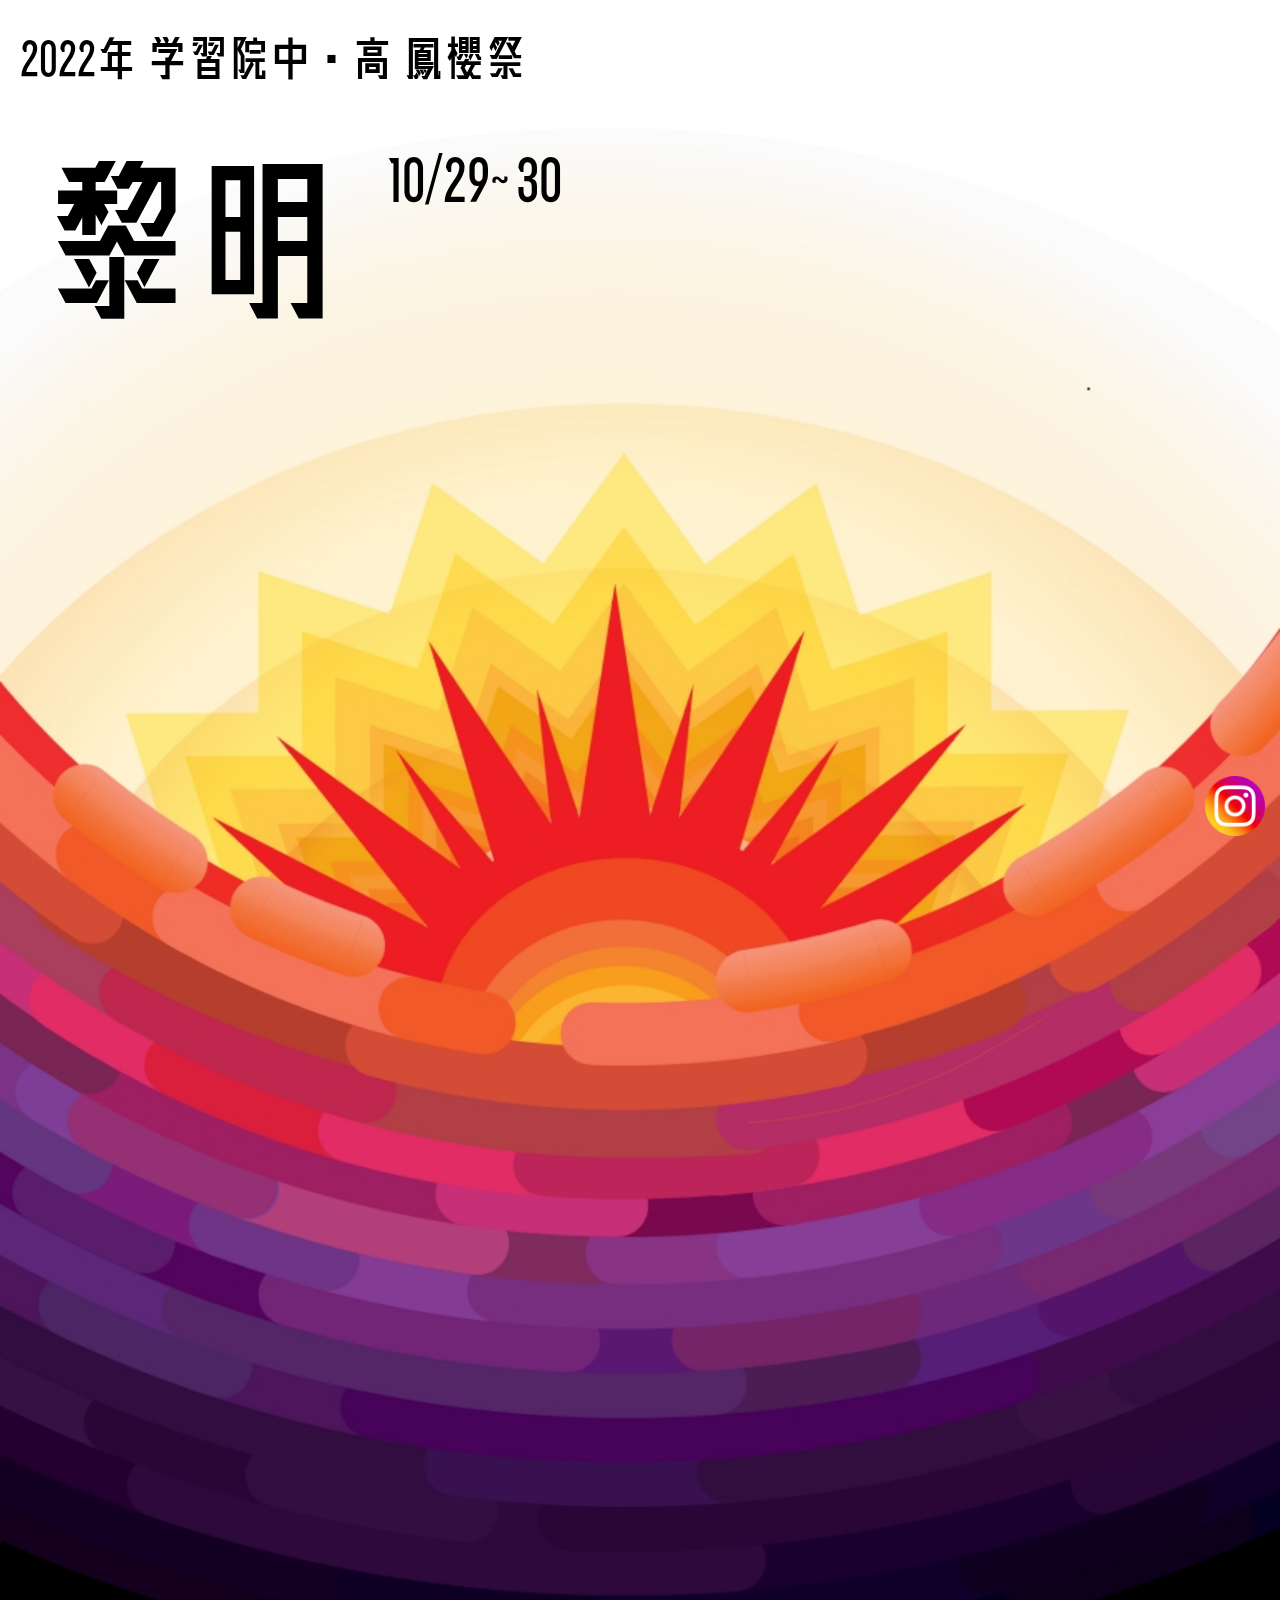
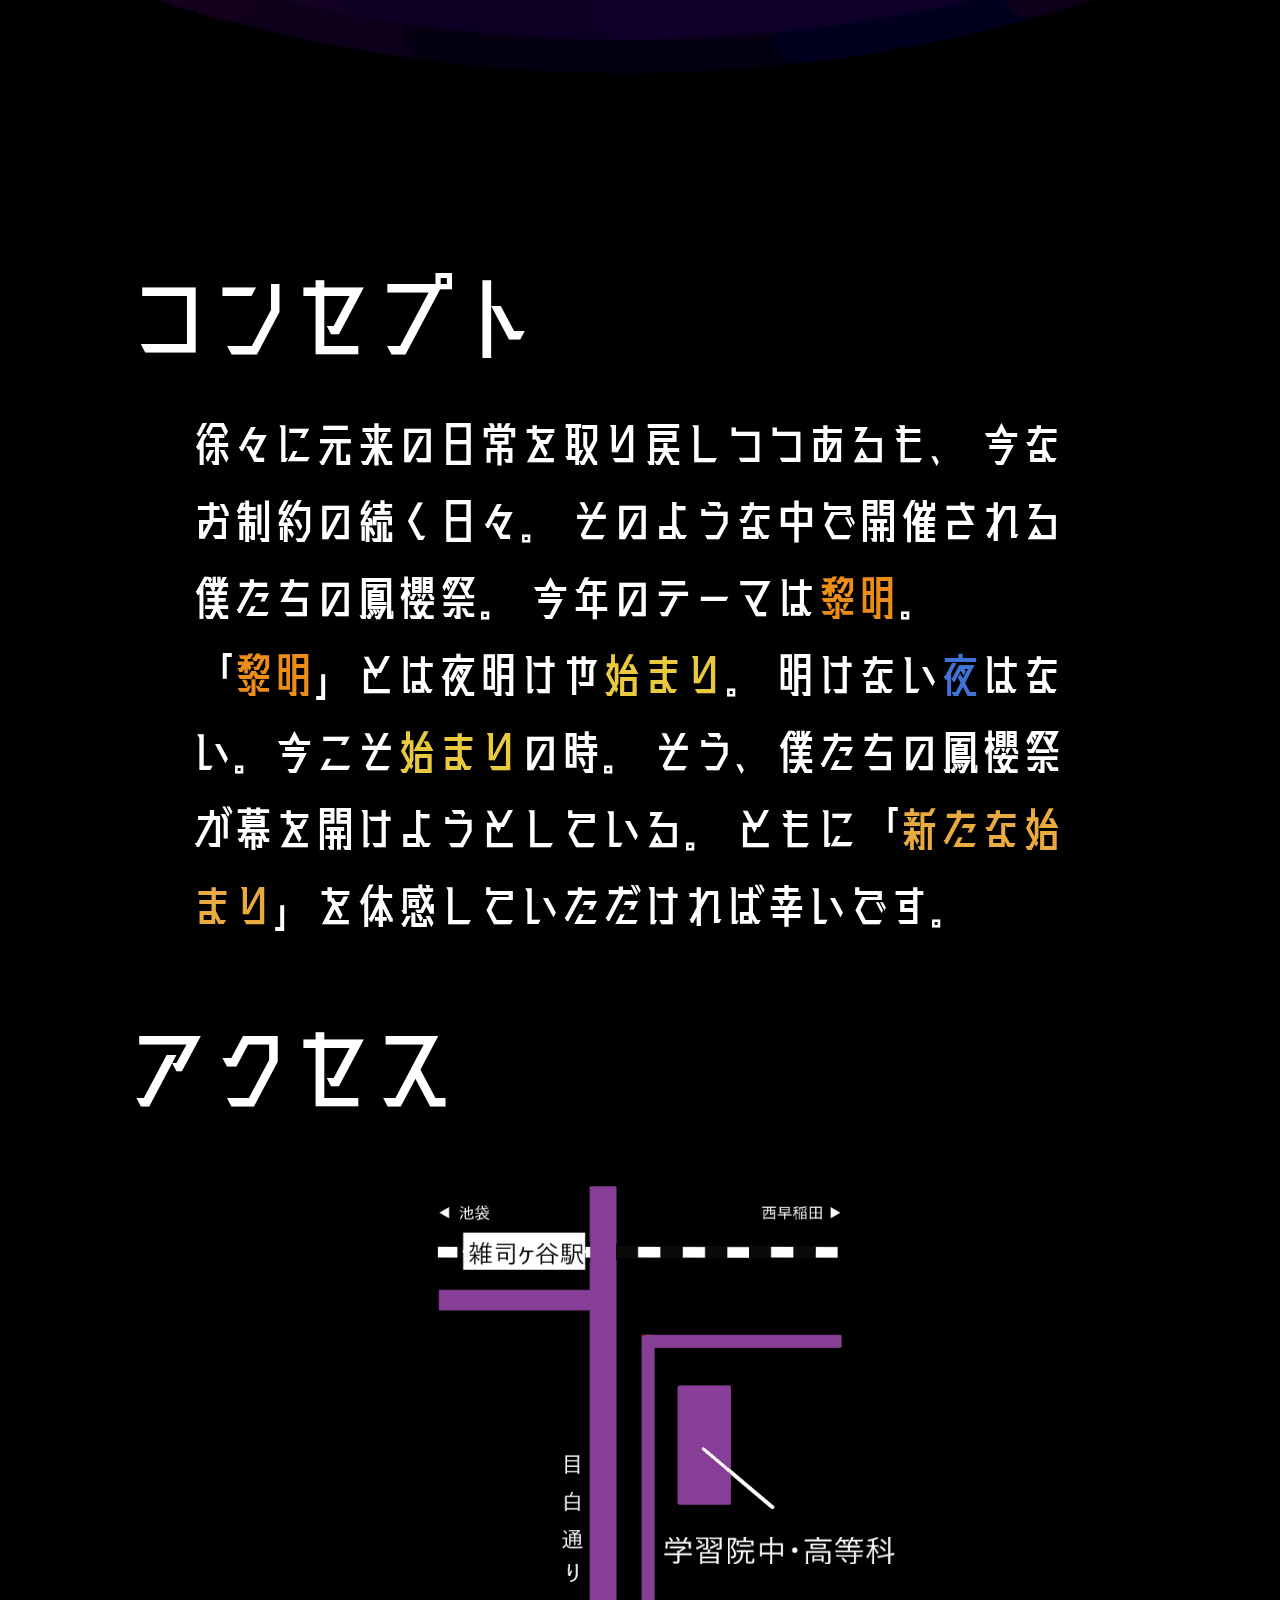
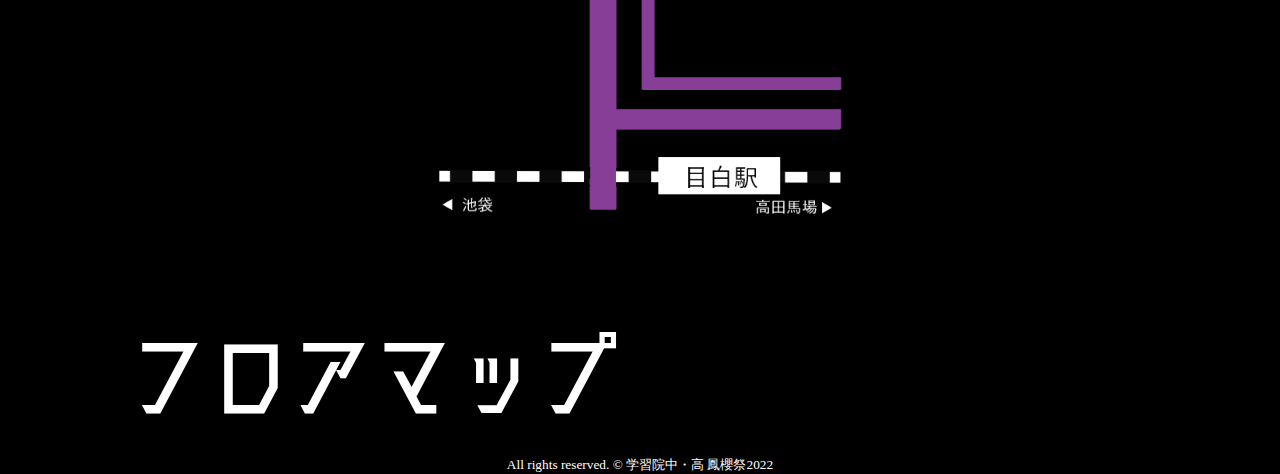
==== index.html @ c8c59ed1 "init" ====
<!DOCTYPE html>
<html>
    <head>
        <title>鳳櫻祭2022</title>
        <link rel="stylesheet" href="style.css">
        <meta charset="utf-8">
        <meta http-equiv="X-UA-Compatible" content="IE=edge">
        <meta name="viewport" content="width=device-width,initial-scale=1">
        <meta name="description" content="こちらは鳳櫻祭2022年のホームページです。">
        <meta property="og:image" content="./images/poster_background.png">
        <meta property="og:locale" content="ja_JP">
    </head>
    <!--コードが汚いのはマジで勘弁してください-->
    <body>
        <div class="poster">
            <div class="houousai">
                2022年 学習院中・高 鳳櫻祭
            </div>
            <div style="display:flex; padding-bottom:110%;">
                <div class="reimei">
                    黎明
                </div>
                <div class="date">
                    10/29~30
                </div>
            </div>
        </div>
        <section style="color: white;" class="concept">
            <div class="concept headline">
                コンセプト
            </div>
            <div class="concept-contents">
                徐々に元来の日常を取り戻しつつあるも、
                今なお制約の続く日々。
                そのような中で開催される僕たちの鳳櫻祭。
                今年のテーマは<span style="color: #ec8d18;">黎明</span>。
                <br>「<span style="color: #ec8d18;">黎明</span>」とは夜明けや<span style="color: #e9ca3f;">始まり</span>。
                明けない<span style="color: #3f74d6;">夜</span>はない。今こそ<span style="color: #e9ca3f;">始まり</span>の時。
                そう、僕たちの鳳櫻祭が幕を開けようとしている。
                ともに「<span style="color:#e9ab40;">新たな始まり</span>」を体感していただければ幸いです。
            </div>
        </section>
        <section style="color: white;" class="access">
            <div class="access headline">
                アクセス
            </div>
            <div class="access_map">
                <img src="./images/map_purple.png" alt="access_map_orange" class="access_map_img">
            </div>
        </section>
        <section style="color: white;" class="floor_map">
            <div class="floor_map headline">フロアマップ</div>
        </section>
        <div class="insta_link">
            <a href="https://instagram.com/hououfes2022?igshid=NmNmNjAwNzg=" target="_blank">
                <img src="./images/insta_logo.png" alt="insta_icon" class="insta_logo">
            </a>
        </div>
        <footer>
            <small>All rights reserved. &copy; 学習院中・高 鳳櫻祭2022</small>
        </footer>
    </body>
</html>
<!--insta_logo:https://iconscout.com/licenses#iconscout-->
---- style.css ----
@font-face {
    font-family: "kaisoutai";
    src: url("./fonts/Kaisotai-Next-UP-B.otf");
}
body{
    margin: 0;
    background-color: black;
}
div.poster{
    background-image: url("./images/poster_background.png");
    background-size: 100% auto;
    background-repeat: no-repeat;
    height: 70%;
}
div.houousai{
    margin-top: 0;
    padding: 20px 0 0 20px;
    font-family: kaisoutai;
    font-size: 4vw;
}
div.reimei{
    font-size: 15vw;
    font-family: kaisoutai;
    padding: 0 40px;
    padding-right: 40px;
}
div.date{
    padding-top: 35px;
    font-family: kaisoutai;
    font-size: 5vw;
}
div.concept{
    transition: all .5s ease;
}

section.concept:hover div.concept{
    color: #772E7F;
}

div.concept-contents{
    font-family: kaisoutai;
    padding: 0 15%;
    font-size: 4vw;
    margin-top: 10px;
}
div.insta_link{
    position: fixed;
    bottom: 60px;
    right: 15px;
    
}
img.insta_logo{
    height: auto;
    width: 60px;
}
footer{
    color: white;
    text-align: center;
}
img.access_map_img{
    width: 100%;
    max-width: 700px;
    height: auto;
}

div.access_map{
    text-align: center;

}
div.access{
    transition: all .5s ease;
}

div.floor_map{
    transition: all .5s ease;

}
section.access:hover div.access{
    color: #E22C65;
}

section.floor_map:hover div.floor_map{
    color: #FEE980;
}

.headline{
    font-family: kaisoutai;
    font-size: 8vw;
    padding-left: 10%;
    padding-top: 50px;
}
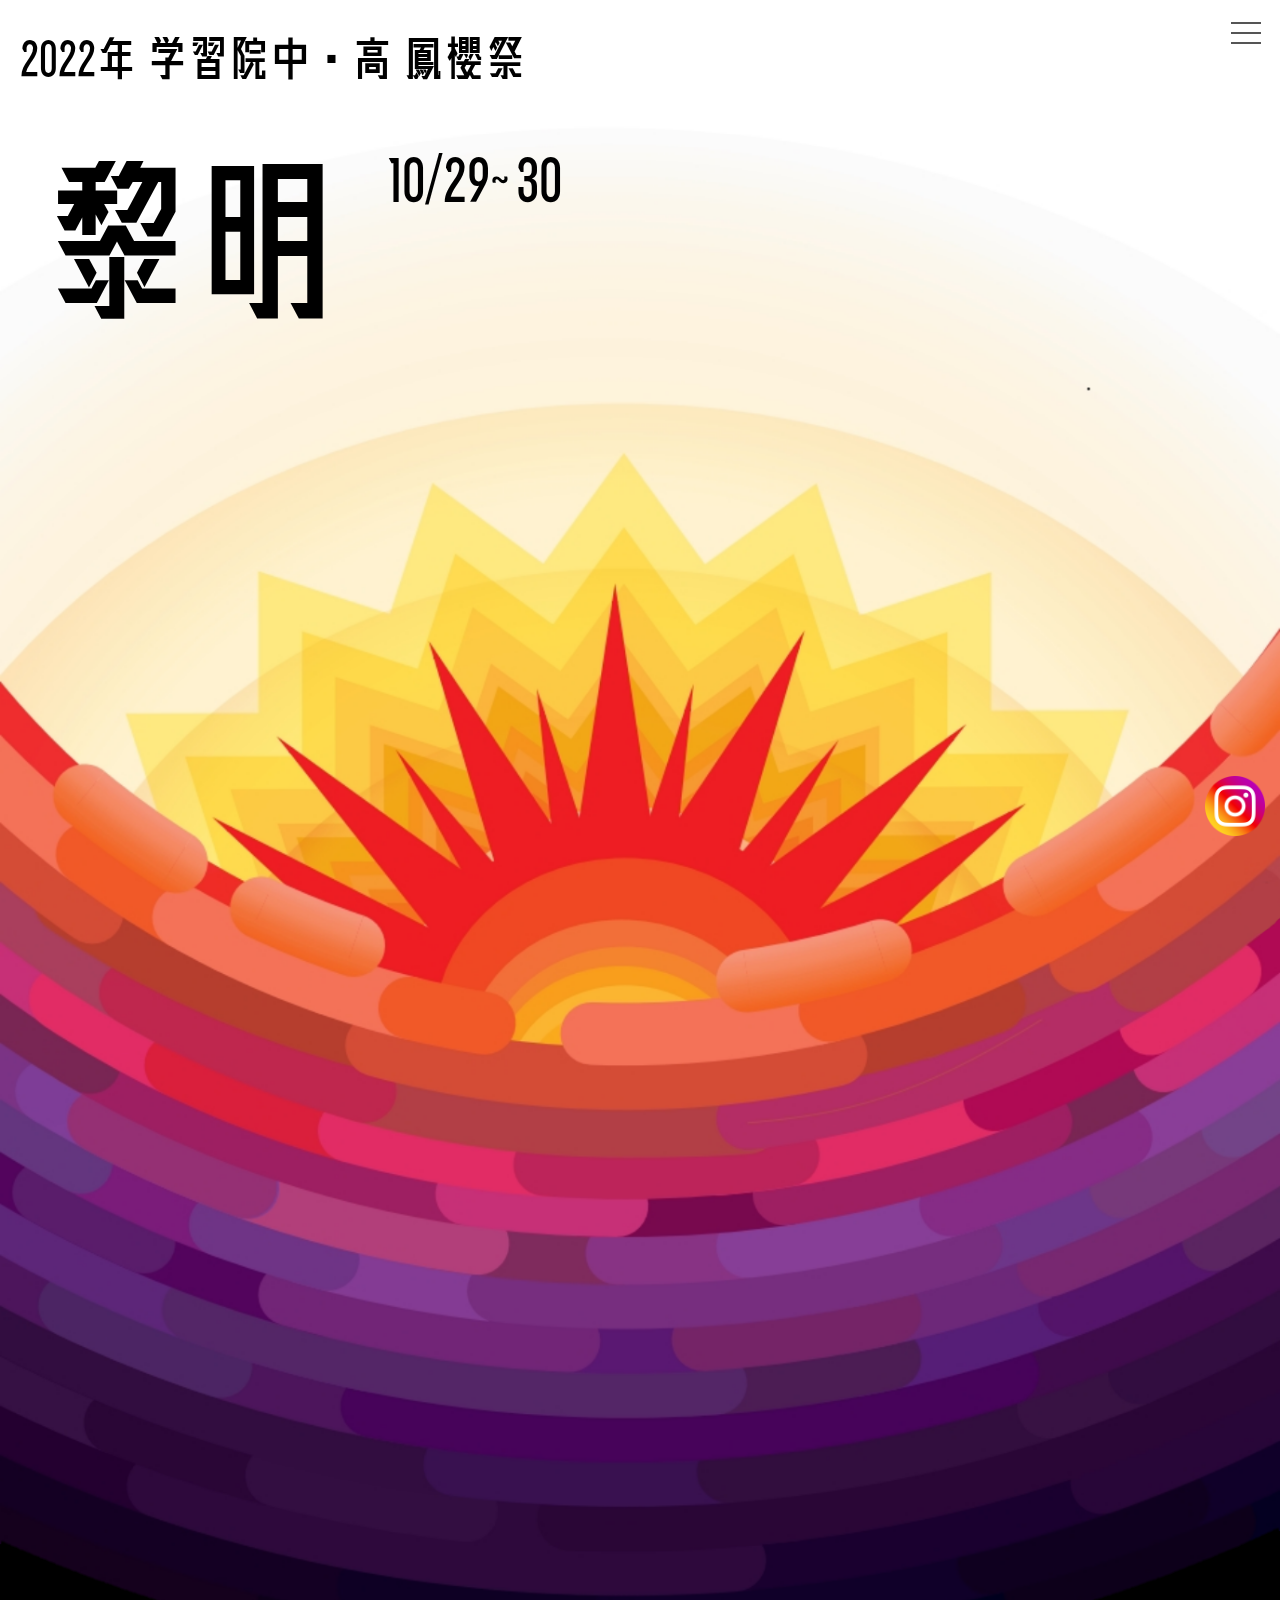
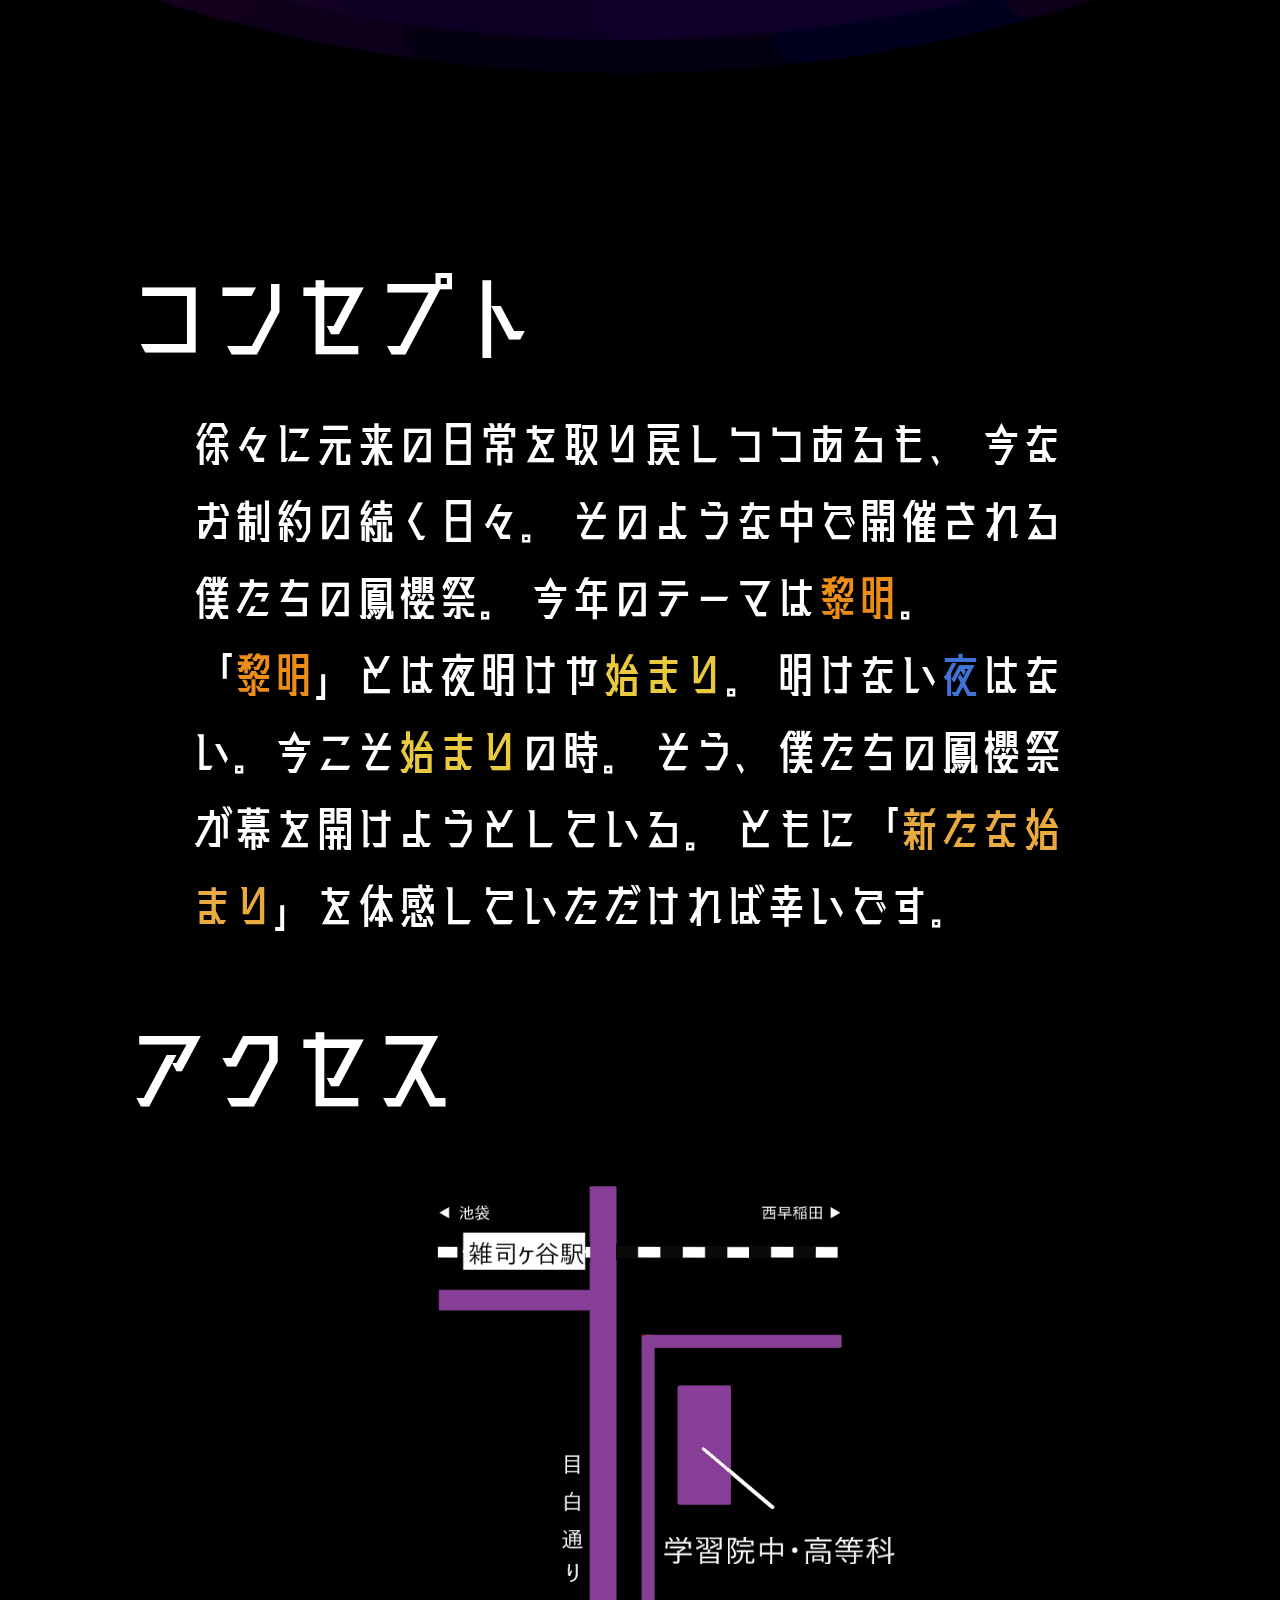
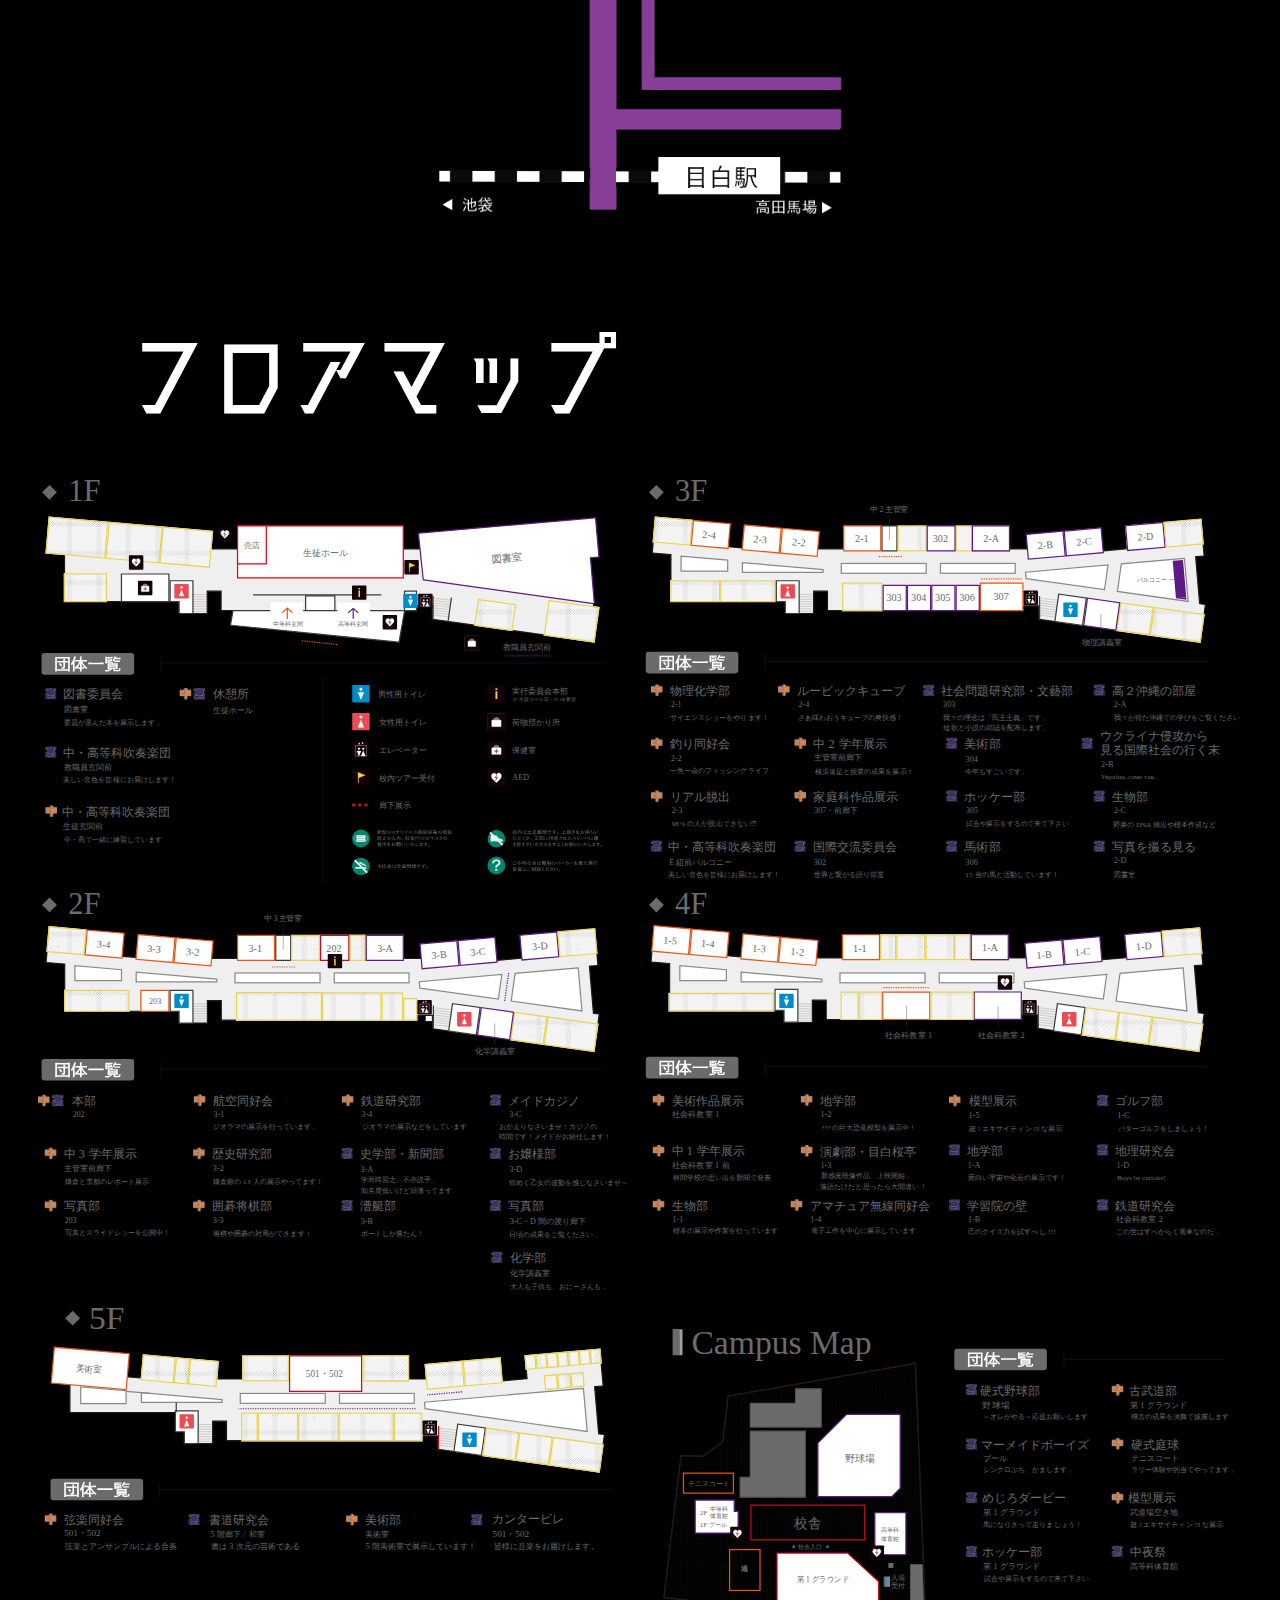
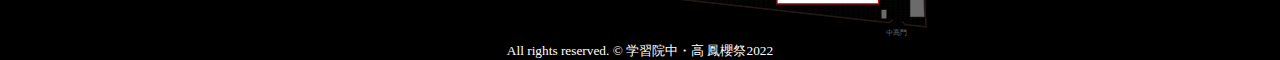
==== commit 7c2109c2: "added floor maps" ====
--- a/index.html
+++ b/index.html
@@ -9,6 +9,7 @@
         <meta name="description" content="こちらは鳳櫻祭2022年のホームページです。">
         <meta property="og:image" content="./images/poster_background.png">
         <meta property="og:locale" content="ja_JP">
+        <link rel="script" href="script.js">
     </head>
     <!--コードが汚いのはマジで勘弁してください-->
     <body>
@@ -16,6 +17,20 @@
             <div class="houousai">
                 2022年 学習院中・高 鳳櫻祭
             </div>
+            <div class="hamburger">
+                <span></span>
+                <span></span>
+                <span></span>
+            </div>
+            <nav class="globalMenuSp">
+                <ul>
+                    <li><a href="#">Menu1</a></li>
+                    <li><a href="#">Menu2</a></li>
+                    <li><a href="#">Menu3</a></li>
+                    <li><a href="#">Menu4</a></li>
+                    <li><a href="#">Menu5</a></li>
+                </ul>
+            </nav>
             <div style="display:flex; padding-bottom:110%;">
                 <div class="reimei">
                     黎明
@@ -50,6 +65,13 @@
         </section>
         <section style="color: white;" class="floor_map">
             <div class="floor_map headline">フロアマップ</div>
+            <div class="floormaps">
+                <img src="images/floor_maps/hououfes2022_Fullmap_full_master_v3.svg" alt="full floor map " class="floormapfull">
+                <img src="images/floor_maps/hououfes2022_Fmap_F1_master_v3.svg" alt="floormap1" class="floormap-phone">
+                <img src="images/floor_maps/hououfes2022_Fmap_F2_master_v3.svg" alt="floormap2" class="floormap-phone">
+                <img src="images/floor_maps/hououfes2022_Fmap_F3_master_v3.svg" alt="floormap3" class="floormap-phone">
+                <img src="images/floor_maps/hououfes2022_Fmap_F4_master_v3.svg" alt="floormap4" class="floormap-phone">
+            </div>
         </section>
         <div class="insta_link">
             <a href="https://instagram.com/hououfes2022?igshid=NmNmNjAwNzg=" target="_blank">
--- a/style.css
+++ b/style.css
@@ -1,91 +1,222 @@
 @font-face {
-    font-family: "kaisoutai";
-    src: url("./fonts/Kaisotai-Next-UP-B.otf");
-}
-body{
-    margin: 0;
-    background-color: black;
-}
-div.poster{
-    background-image: url("./images/poster_background.png");
-    background-size: 100% auto;
-    background-repeat: no-repeat;
-    height: 70%;
-}
-div.houousai{
-    margin-top: 0;
-    padding: 20px 0 0 20px;
-    font-family: kaisoutai;
-    font-size: 4vw;
-}
-div.reimei{
-    font-size: 15vw;
-    font-family: kaisoutai;
-    padding: 0 40px;
-    padding-right: 40px;
-}
-div.date{
-    padding-top: 35px;
-    font-family: kaisoutai;
-    font-size: 5vw;
-}
-div.concept{
-    transition: all .5s ease;
-}
-
-section.concept:hover div.concept{
-    color: #772E7F;
-}
-
-div.concept-contents{
-    font-family: kaisoutai;
-    padding: 0 15%;
-    font-size: 4vw;
-    margin-top: 10px;
-}
-div.insta_link{
-    position: fixed;
-    bottom: 60px;
-    right: 15px;
-    
-}
-img.insta_logo{
+  font-family: "kaisoutai";
+  src: url("./fonts/Kaisotai-Next-UP-B.otf");
+}
+body {
+  margin: 0;
+  background-color: black;
+}
+div.poster {
+  background-image: url("./images/poster_background.png");
+  background-size: 100% auto;
+  background-repeat: no-repeat;
+  height: 70%;
+}
+div.houousai {
+  margin-top: 0;
+  padding: 20px 0 0 20px;
+  font-family: kaisoutai;
+  font-size: 4vw;
+}
+div.reimei {
+  font-size: 15vw;
+  font-family: kaisoutai;
+  padding: 0 40px;
+  padding-right: 40px;
+}
+div.date {
+  padding-top: 35px;
+  font-family: kaisoutai;
+  font-size: 5vw;
+}
+div.concept {
+  transition: all 0.5s ease;
+}
+
+section.concept:hover div.concept {
+  color: #772e7f;
+}
+
+div.concept-contents {
+  font-family: kaisoutai;
+  padding: 0 15%;
+  font-size: 4vw;
+  margin-top: 10px;
+}
+div.insta_link {
+  position: fixed;
+  bottom: 60px;
+  right: 15px;
+}
+img.insta_logo {
+  height: auto;
+  width: 60px;
+  transition: 0.3s;
+}
+
+img.insta_logo:hover {
+  transform: scale(1.2);
+}
+
+footer {
+  color: white;
+  text-align: center;
+}
+img.access_map_img {
+  width: 100%;
+  max-width: 700px;
+  height: auto;
+}
+
+div.access_map {
+  text-align: center;
+}
+div.access {
+  transition: all 0.5s ease;
+}
+
+div.floor_map {
+  transition: all 0.5s ease;
+}
+section.access:hover div.access {
+  color: #e22c65;
+}
+
+section.floor_map:hover div.floor_map {
+  color: #fee980;
+}
+
+.headline {
+  font-family: kaisoutai;
+  font-size: 8vw;
+  padding-left: 10%;
+  padding-top: 50px;
+}
+
+@media screen and (min-width:960px){
+  div.floormaps{
+    padding: 0 3%;
+  }
+
+  img.floormapfull{
+    padding-top: 20px;
+    width: 100%;
     height: auto;
-    width: 60px;
-}
-footer{
-    color: white;
-    text-align: center;
-}
-img.access_map_img{
+  }
+  img.floormap-phone{
+    display: none;
+  }
+}
+
+@media screen and (max-width:960px){
+  div.floormaps{
+    padding: 0 5%;
+  }
+
+  img.floormapfull{
+    display: none;
+  }
+  img.floormap-phone{
+    padding-top: 20px;
     width: 100%;
-    max-width: 700px;
     height: auto;
-}
-
-div.access_map{
-    text-align: center;
-
-}
-div.access{
-    transition: all .5s ease;
-}
-
-div.floor_map{
-    transition: all .5s ease;
-
-}
-section.access:hover div.access{
-    color: #E22C65;
-}
-
-section.floor_map:hover div.floor_map{
-    color: #FEE980;
-}
-
-.headline{
-    font-family: kaisoutai;
-    font-size: 8vw;
-    padding-left: 10%;
-    padding-top: 50px;
+  }
+}
+
+
+/*humberger-bottun*/
+.hamburger {
+  display : block;
+  position: fixed;
+  z-index : 3;
+  right : 13px;
+  top   : 12px;
+  width : 42px;
+  height: 42px;
+  cursor: pointer;
+  text-align: center;
+}
+.hamburger span {
+  display : block;
+  position: absolute;
+  width   : 30px;
+  height  : 2px ;
+  left    : 6px;
+  background : #555;
+  -webkit-transition: 0.3s ease-in-out;
+  -moz-transition   : 0.3s ease-in-out;
+  transition        : 0.3s ease-in-out;
+}
+.hamburger span:nth-child(1) {
+  top: 10px;
+}
+.hamburger span:nth-child(2) {
+  top: 20px;
+}
+.hamburger span:nth-child(3) {
+  top: 30px;
+}
+
+/* ナビ開いてる時のボタン */
+.hamburger.active span:nth-child(1) {
+  top : 16px;
+  left: 6px;
+  background :#fff;
+  -webkit-transform: rotate(-45deg);
+  -moz-transform   : rotate(-45deg);
+  transform        : rotate(-45deg);
+}
+
+.hamburger.active span:nth-child(2),
+.hamburger.active span:nth-child(3) {
+  top: 16px;
+  background :#fff;
+  -webkit-transform: rotate(45deg);
+  -moz-transform   : rotate(45deg);
+  transform        : rotate(45deg);
+}
+
+nav.globalMenuSp {
+  position: fixed;
+  z-index : 2;
+  top  : 0;
+  left : 0;
+  color: #fff;
+  background: rgba(0,0,0,0.7);
+  text-align: center;
+  width: 100%;
+  opacity: 0;
+  transition: opacity .6s ease, visibility .6s ease;
+}
+
+nav.globalMenuSp ul {
+  margin: 0 auto;
+  padding: 0;
+  width: 100%;
+}
+
+nav.globalMenuSp ul li {
+  list-style-type: none;
+  padding: 0;
+  width: 100%;
+  transition: .4s all;
+}
+nav.globalMenuSp ul li:last-child {
+  padding-bottom: 0;
+}
+nav.globalMenuSp ul li:hover{
+  background :#ddd;
+}
+
+nav.globalMenuSp ul li a {
+  display: block;
+  color: #fff;
+  padding: 1em 0;
+  text-decoration :none;
+}
+
+/* このクラスを、jQueryで付与・削除する */
+nav.globalMenuSp.active {
+  opacity: 100;
+
 }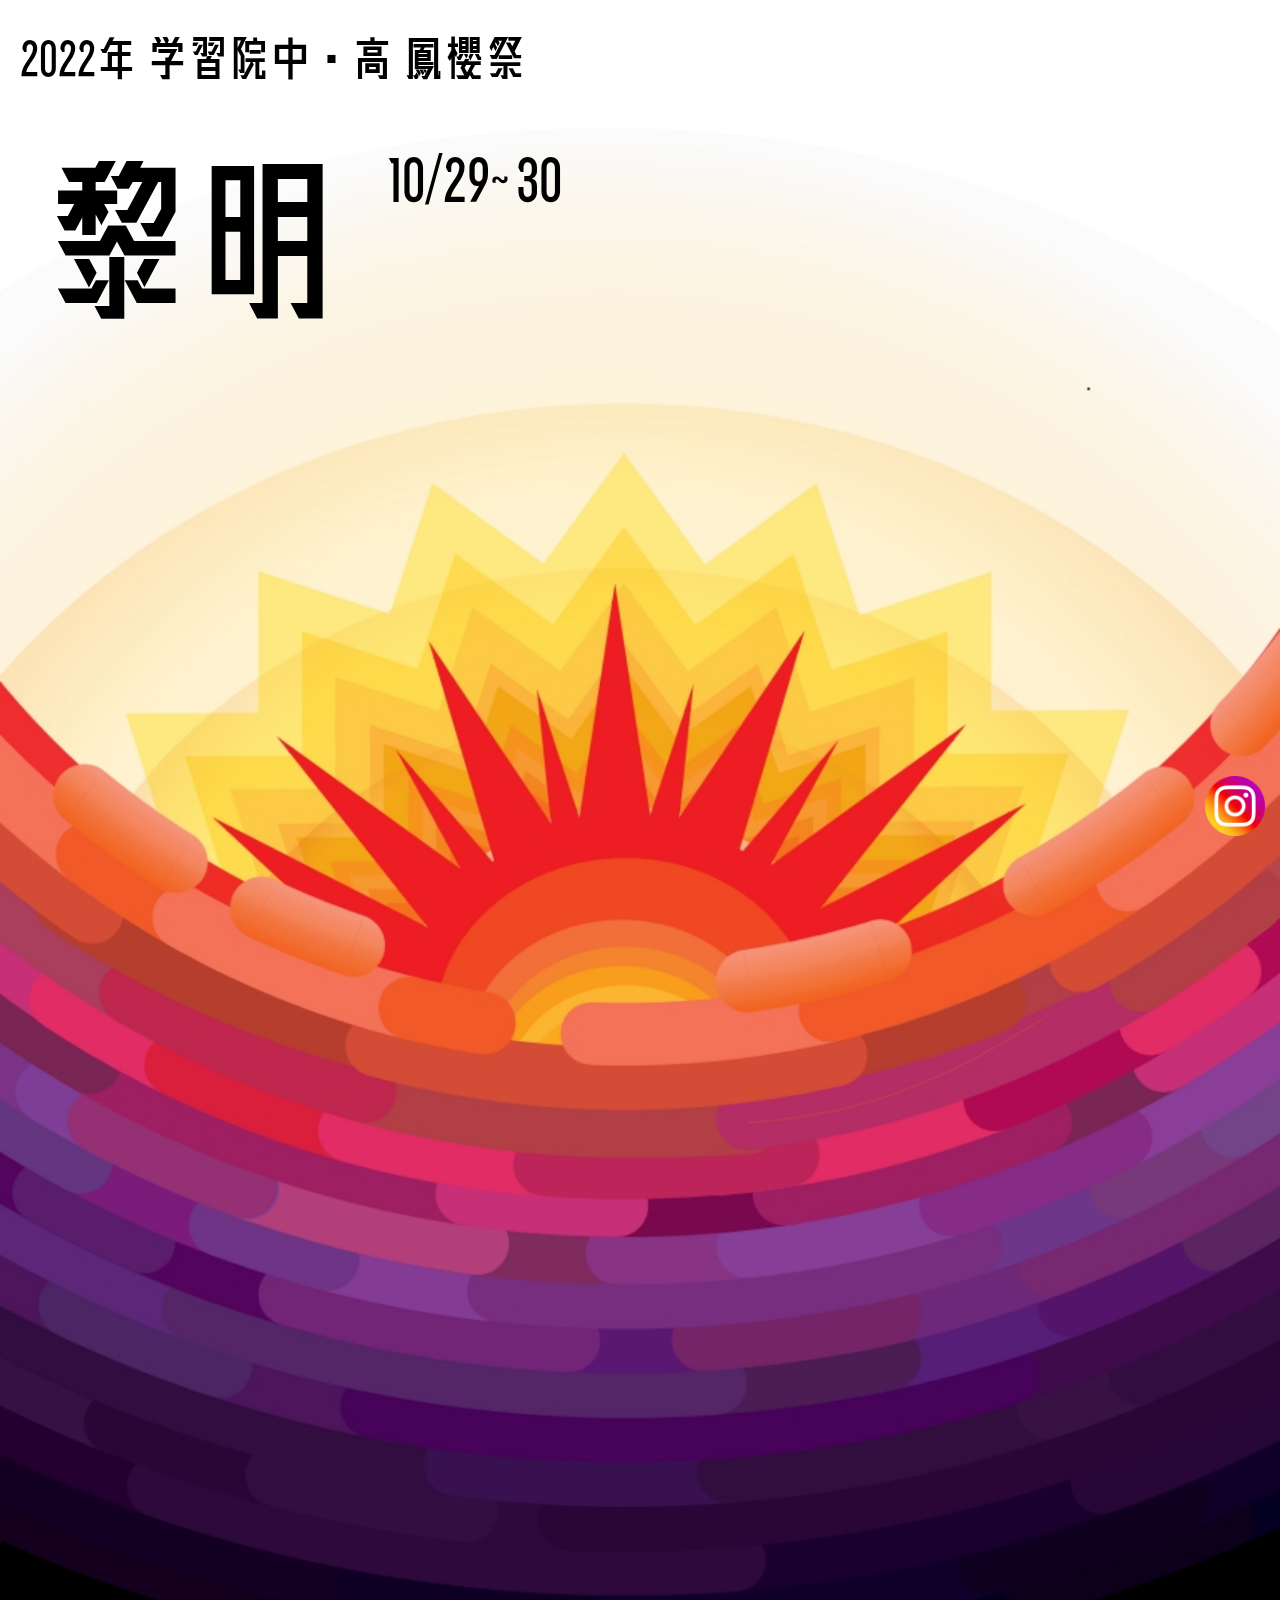
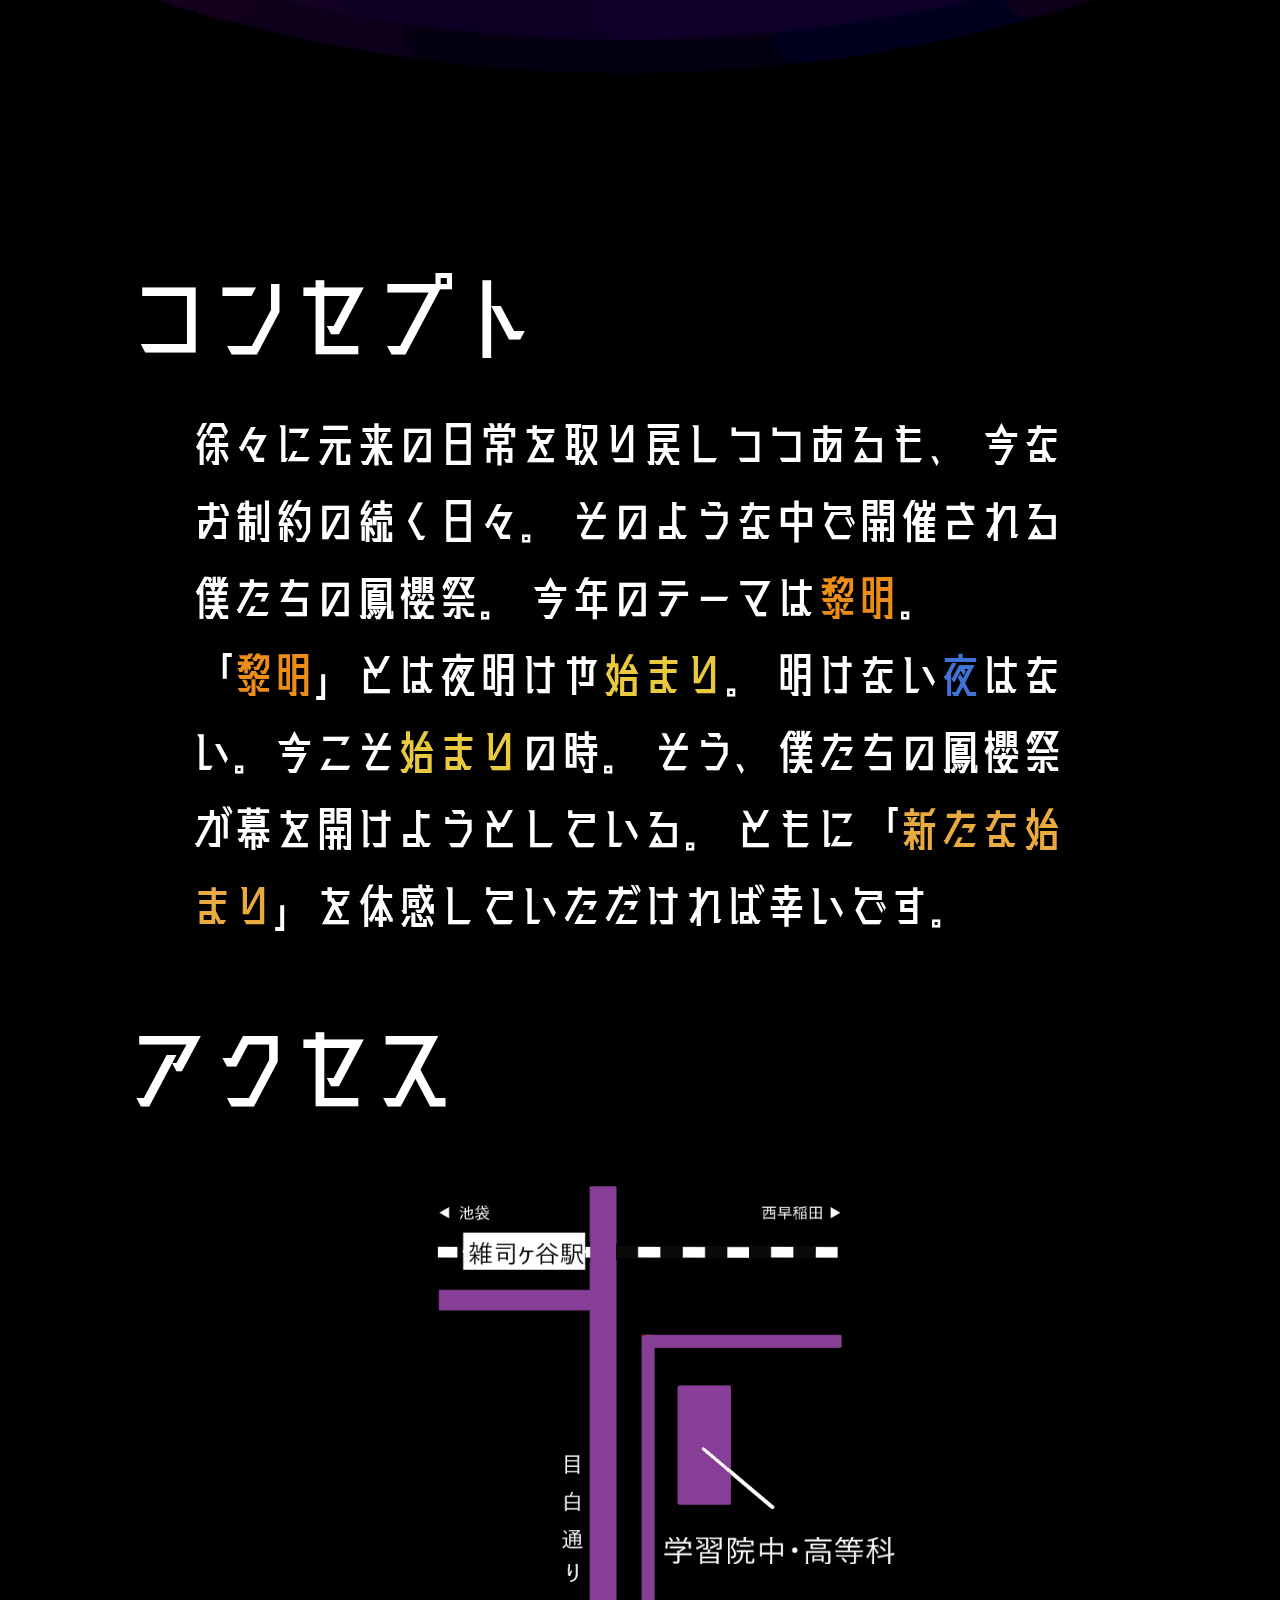
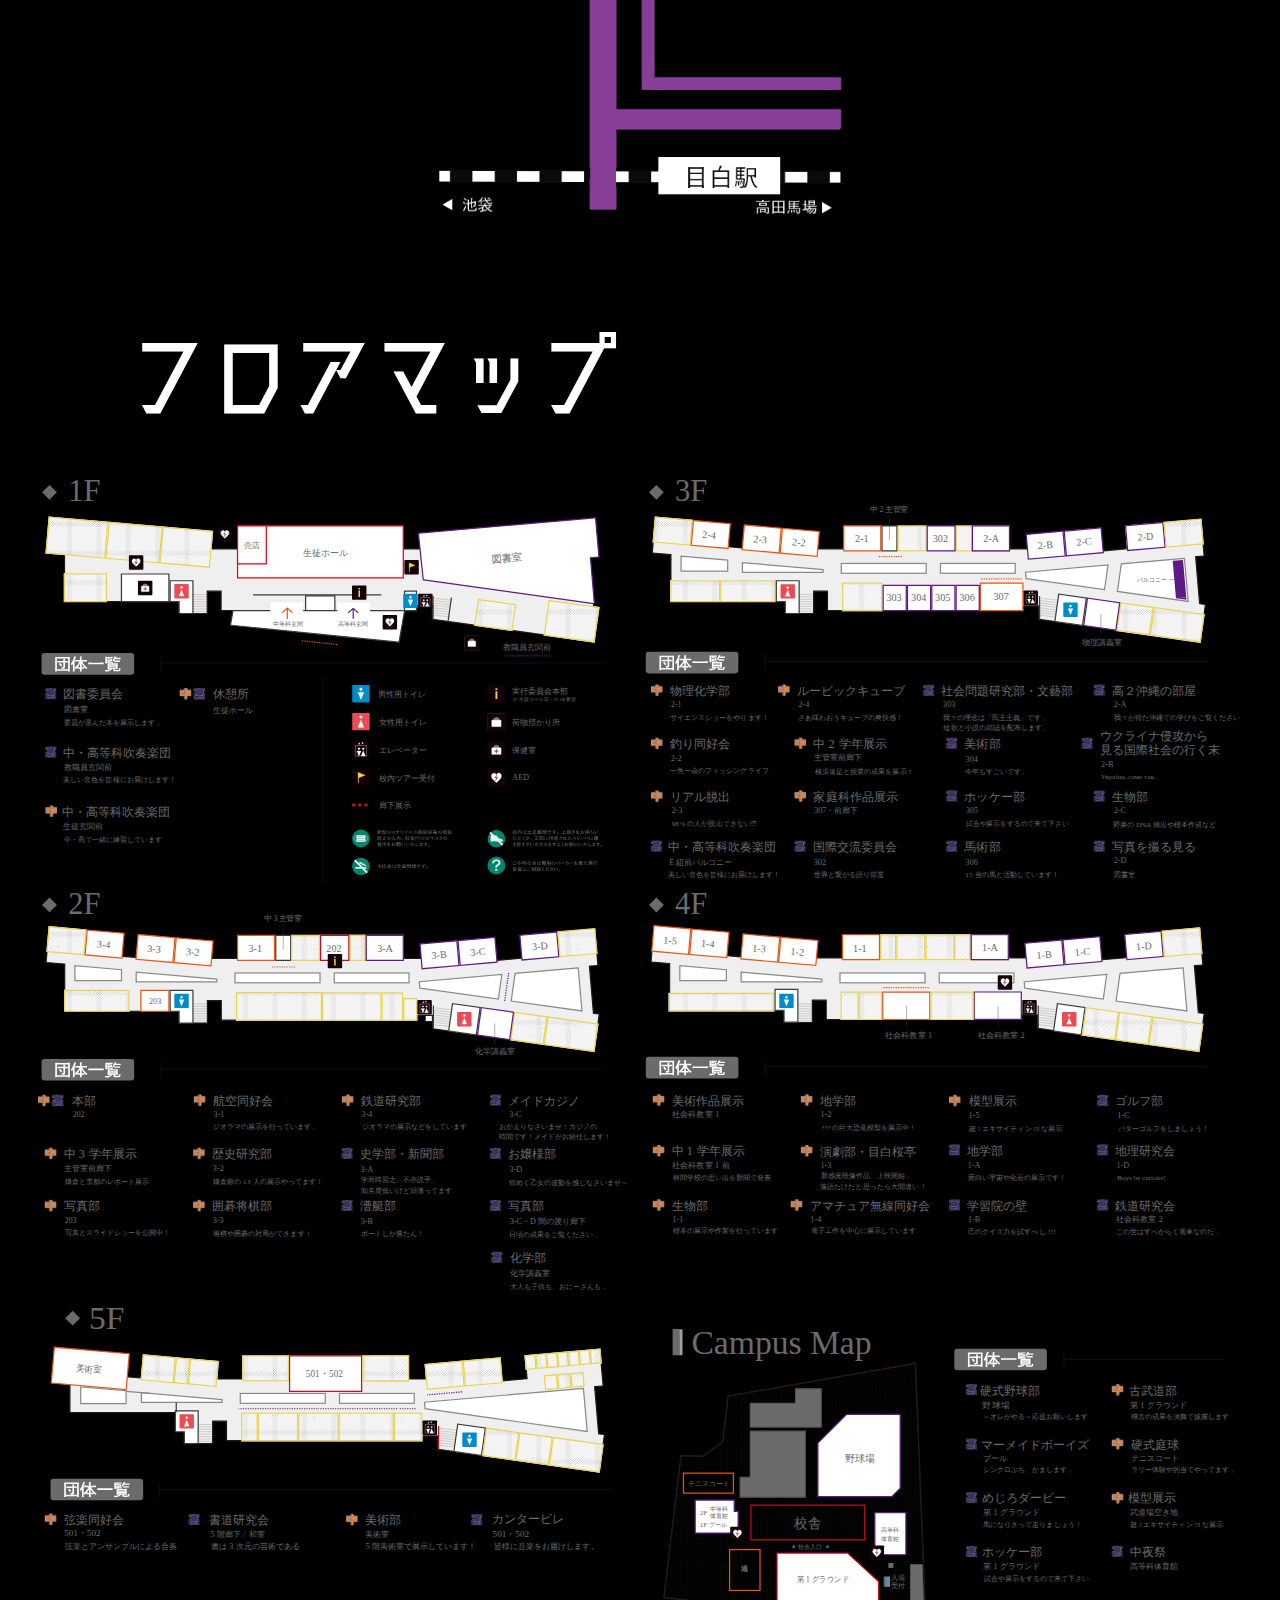
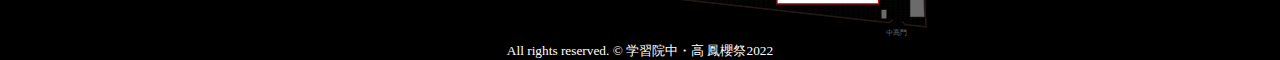
==== commit 22551b9b: "10/21/2022" ====
--- a/index.html
+++ b/index.html
@@ -9,7 +9,6 @@
         <meta name="description" content="こちらは鳳櫻祭2022年のホームページです。">
         <meta property="og:image" content="./images/poster_background.png">
         <meta property="og:locale" content="ja_JP">
-        <link rel="script" href="script.js">
     </head>
     <!--コードが汚いのはマジで勘弁してください-->
     <body>
@@ -22,15 +21,6 @@
                 <span></span>
                 <span></span>
             </div>
-            <nav class="globalMenuSp">
-                <ul>
-                    <li><a href="#">Menu1</a></li>
-                    <li><a href="#">Menu2</a></li>
-                    <li><a href="#">Menu3</a></li>
-                    <li><a href="#">Menu4</a></li>
-                    <li><a href="#">Menu5</a></li>
-                </ul>
-            </nav>
             <div style="display:flex; padding-bottom:110%;">
                 <div class="reimei">
                     黎明
--- a/style.css
+++ b/style.css
@@ -1,222 +1,124 @@
 @font-face {
-  font-family: "kaisoutai";
-  src: url("./fonts/Kaisotai-Next-UP-B.otf");
-}
-body {
-  margin: 0;
-  background-color: black;
-}
-div.poster {
-  background-image: url("./images/poster_background.png");
-  background-size: 100% auto;
-  background-repeat: no-repeat;
-  height: 70%;
-}
-div.houousai {
-  margin-top: 0;
-  padding: 20px 0 0 20px;
-  font-family: kaisoutai;
-  font-size: 4vw;
-}
-div.reimei {
-  font-size: 15vw;
-  font-family: kaisoutai;
-  padding: 0 40px;
-  padding-right: 40px;
-}
-div.date {
-  padding-top: 35px;
-  font-family: kaisoutai;
-  font-size: 5vw;
-}
-div.concept {
-  transition: all 0.5s ease;
-}
-
-section.concept:hover div.concept {
-  color: #772e7f;
-}
-
-div.concept-contents {
-  font-family: kaisoutai;
-  padding: 0 15%;
-  font-size: 4vw;
-  margin-top: 10px;
-}
-div.insta_link {
-  position: fixed;
-  bottom: 60px;
-  right: 15px;
-}
-img.insta_logo {
-  height: auto;
-  width: 60px;
-  transition: 0.3s;
-}
-
-img.insta_logo:hover {
-  transform: scale(1.2);
-}
-
-footer {
-  color: white;
-  text-align: center;
-}
-img.access_map_img {
-  width: 100%;
-  max-width: 700px;
-  height: auto;
-}
-
-div.access_map {
-  text-align: center;
-}
-div.access {
-  transition: all 0.5s ease;
-}
-
-div.floor_map {
-  transition: all 0.5s ease;
-}
-section.access:hover div.access {
-  color: #e22c65;
-}
-
-section.floor_map:hover div.floor_map {
-  color: #fee980;
-}
-
-.headline {
-  font-family: kaisoutai;
-  font-size: 8vw;
-  padding-left: 10%;
-  padding-top: 50px;
-}
-
-@media screen and (min-width:960px){
-  div.floormaps{
-    padding: 0 3%;
+    font-family: "kaisoutai";
+    src: url("./fonts/Kaisotai-Next-UP-B.otf");
   }
-
-  img.floormapfull{
-    padding-top: 20px;
+  body {
+    margin: 0;
+    background-color: black;
+  }
+  div.poster {
+    background-image: url("./images/poster_background.png");
+    background-size: 100% auto;
+    background-repeat: no-repeat;
+    height: 70%;
+  }
+  div.houousai {
+    margin-top: 0;
+    padding: 20px 0 0 20px;
+    font-family: kaisoutai;
+    font-size: 4vw;
+  }
+  div.reimei {
+    font-size: 15vw;
+    font-family: kaisoutai;
+    padding: 0 40px;
+    padding-right: 40px;
+  }
+  div.date {
+    padding-top: 35px;
+    font-family: kaisoutai;
+    font-size: 5vw;
+  }
+  div.concept {
+    transition: all 0.5s ease;
+  }
+  
+  section.concept:hover div.concept {
+    color: #772e7f;
+  }
+  
+  div.concept-contents {
+    font-family: kaisoutai;
+    padding: 0 15%;
+    font-size: 4vw;
+    margin-top: 10px;
+  }
+  div.insta_link {
+    position: fixed;
+    bottom: 60px;
+    right: 15px;
+  }
+  img.insta_logo {
+    height: auto;
+    width: 60px;
+    transition: 0.3s;
+  }
+  
+  img.insta_logo:hover {
+    transform: scale(1.2);
+  }
+  
+  footer {
+    color: white;
+    text-align: center;
+  }
+  img.access_map_img {
     width: 100%;
+    max-width: 700px;
     height: auto;
   }
-  img.floormap-phone{
-    display: none;
+  
+  div.access_map {
+    text-align: center;
   }
-}
-
-@media screen and (max-width:960px){
-  div.floormaps{
-    padding: 0 5%;
+  div.access {
+    transition: all 0.5s ease;
   }
-
-  img.floormapfull{
-    display: none;
+  
+  div.floor_map {
+    transition: all 0.5s ease;
   }
-  img.floormap-phone{
-    padding-top: 20px;
-    width: 100%;
-    height: auto;
+  section.access:hover div.access {
+    color: #e22c65;
   }
-}
-
-
-/*humberger-bottun*/
-.hamburger {
-  display : block;
-  position: fixed;
-  z-index : 3;
-  right : 13px;
-  top   : 12px;
-  width : 42px;
-  height: 42px;
-  cursor: pointer;
-  text-align: center;
-}
-.hamburger span {
-  display : block;
-  position: absolute;
-  width   : 30px;
-  height  : 2px ;
-  left    : 6px;
-  background : #555;
-  -webkit-transition: 0.3s ease-in-out;
-  -moz-transition   : 0.3s ease-in-out;
-  transition        : 0.3s ease-in-out;
-}
-.hamburger span:nth-child(1) {
-  top: 10px;
-}
-.hamburger span:nth-child(2) {
-  top: 20px;
-}
-.hamburger span:nth-child(3) {
-  top: 30px;
-}
-
-/* ナビ開いてる時のボタン */
-.hamburger.active span:nth-child(1) {
-  top : 16px;
-  left: 6px;
-  background :#fff;
-  -webkit-transform: rotate(-45deg);
-  -moz-transform   : rotate(-45deg);
-  transform        : rotate(-45deg);
-}
-
-.hamburger.active span:nth-child(2),
-.hamburger.active span:nth-child(3) {
-  top: 16px;
-  background :#fff;
-  -webkit-transform: rotate(45deg);
-  -moz-transform   : rotate(45deg);
-  transform        : rotate(45deg);
-}
-
-nav.globalMenuSp {
-  position: fixed;
-  z-index : 2;
-  top  : 0;
-  left : 0;
-  color: #fff;
-  background: rgba(0,0,0,0.7);
-  text-align: center;
-  width: 100%;
-  opacity: 0;
-  transition: opacity .6s ease, visibility .6s ease;
-}
-
-nav.globalMenuSp ul {
-  margin: 0 auto;
-  padding: 0;
-  width: 100%;
-}
-
-nav.globalMenuSp ul li {
-  list-style-type: none;
-  padding: 0;
-  width: 100%;
-  transition: .4s all;
-}
-nav.globalMenuSp ul li:last-child {
-  padding-bottom: 0;
-}
-nav.globalMenuSp ul li:hover{
-  background :#ddd;
-}
-
-nav.globalMenuSp ul li a {
-  display: block;
-  color: #fff;
-  padding: 1em 0;
-  text-decoration :none;
-}
-
-/* このクラスを、jQueryで付与・削除する */
-nav.globalMenuSp.active {
-  opacity: 100;
-
-}+  
+  section.floor_map:hover div.floor_map {
+    color: #fee980;
+  }
+  
+  .headline {
+    font-family: kaisoutai;
+    font-size: 8vw;
+    padding-left: 10%;
+    padding-top: 50px;
+  }
+  
+  @media screen and (min-width:960px){
+    div.floormaps{
+      padding: 0 3%;
+    }
+  
+    img.floormapfull{
+      padding-top: 20px;
+      width: 100%;
+      height: auto;
+    }
+    img.floormap-phone{
+      display: none;
+    }
+  }
+  
+  @media screen and (max-width:960px){
+    div.floormaps{
+      padding: 0 5%;
+    }
+  
+    img.floormapfull{
+      display: none;
+    }
+    img.floormap-phone{
+      padding-top: 20px;
+      width: 100%;
+      height: auto;
+    }
+  }